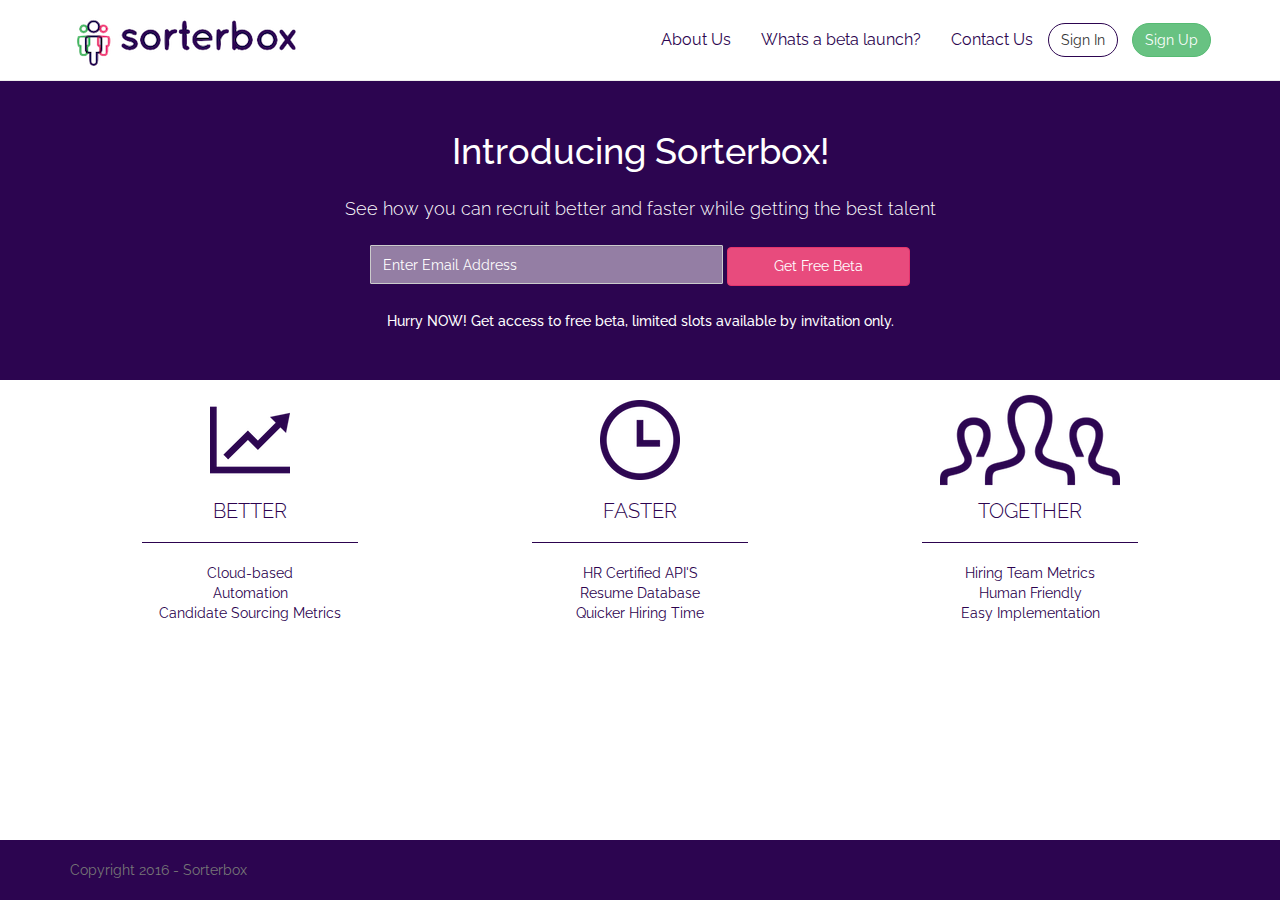
==== index.html @ 06818f31 "Sorterbox landing page creation." ====
<!DOCTYPE html>
<html lang="en">
  <head>
    <meta charset="utf-8">
    <meta http-equiv="X-UA-Compatible" content="IE=edge">
    <meta name="viewport" content="width=device-width, initial-scale=1">
    <!-- The above 3 meta tags *must* come first in the head; any other head content must come *after* these tags -->
    <meta name="description" content="">
    <meta name="author" content="">
    <link rel="icon" href="favicon.ico">

    <title>Sorterbox</title>

    <!-- Bootstrap core CSS -->
    <link href="assets/css/bootstrap.css" rel="stylesheet">

    <!-- IE10 viewport hack for Surface/desktop Windows 8 bug -->
    <link href="assets/css/ie10-viewport-bug-workaround.css" rel="stylesheet">

    <!-- Custom styles for this template -->
    <link href="assets/css/custom.css" rel="stylesheet">
    <link href='https://fonts.googleapis.com/css?family=Raleway:400,100,200,300,500,600,700,800,900|Roboto:400,100,300,500,700,900' rel='stylesheet' type='text/css'>
    <!-- Just for debugging purposes. Don't actually copy these 2 lines! -->
    <!--[if lt IE 9]><script src="../../assets/js/ie8-responsive-file-warning.js"></script><![endif]-->
    <!--<script src="../../assets/js/ie-emulation-modes-warning.js"></script>-->
    <style type="text/css">
      input::-webkit-input-placeholder {
        color: #fff !important;
        }
         
        input:-moz-placeholder { /* Firefox 18- */
        color: #fff !important;  
        }
         
        input::-moz-placeholder {  /* Firefox 19+ */
        color: #fff !important;  
        }
         
        input:-ms-input-placeholder {  
        color: #fff !important;  
        }
    </style>

    <!-- HTML5 shim and Respond.js for IE8 support of HTML5 elements and media queries -->
    <!--[if lt IE 9]>
      <script src="https://oss.maxcdn.com/html5shiv/3.7.2/html5shiv.min.js"></script>
      <script src="https://oss.maxcdn.com/respond/1.4.2/respond.min.js"></script>
    <![endif]-->
  </head>

  <body>

    <!-- Fixed navbar -->
      <nav class="navigation-top navbar navbar-default navbar-fixed-top">
        <div class="container">
          <div class="navbar-header">
            <button type="button" class="navbar-toggle collapsed" data-toggle="collapse" data-target="#navbar" aria-expanded="false" aria-controls="navbar">
              <span class="sr-only">Toggle navigation</span>
              <span class="icon-bar"></span>
              <span class="icon-bar"></span>
              <span class="icon-bar"></span>
            </button>
            <a class="navbar-brand" href="#"><img src="assets/img/logo.png" style="margin-top:-1em;"></a>
          </div>
          <div id="navbar" class="collapse navbar-collapse">
            <ul class="nav navbar-nav navbar-right">
              <li><a href="#">About Us</a></li>
              <li><a href="#about">Whats a beta launch?</a></li>
              <li><a href="#contact">Contact Us</a></li>
              <li><button class="btn btn-custom navbar-btn">Sign In</button></li>
              <li><button class="btn btn-success navbar-btn">Sign Up</button></li>
            </ul>
          </div><!--/.nav-collapse -->
        </div>
      </nav>
      <div class="container-fluid banner ">
      <div class="row">
        <div class="col-md-offset-3 col-md-6 text-center">
          <h1 class="h1-banner">Introducing Sorterbox!</h1>
          <h4 class="h4-banner">See how you can recruit better and faster while getting the best talent</h4>
          <form class="form">
            <div class="form-group" style="width:100%;">
              <input class="form-control" style="display:inline-block; width:58%; margin-left:5%;"placeholder="Enter Email Address" type="text">
              <button class="btn btn-danger"style="display:inline-block; width:30%; margin-right:5%;">Get Free Beta</button>
            </div>
          </form>
          <h5 class="h5-banner">Hurry NOW! Get access to free beta, limited slots available by invitation only.</h5>
        </div>
      </div>
    </div>

    <!-- Begin page content -->
    <div class="container" style="padding-top:0;">
      <div class="row">
        <div class="col-md-4 text-center">
          <div style="background-image:url('assets/img/line-chart.png'); background-repeat:no-repeat; width:100%; height:120px; background-position: center center;"></div>
          <h3 class="icon-header">BETTER</h3>
          <hr class="icon-hr">
          <ul class="icon-nav">
            <li>Cloud-based</li>
            <li>Automation</li>
            <li>Candidate Sourcing Metrics</li>
          </ul>
        </div>
        <div class="col-md-4 text-center">
          <div style="background-image:url('assets/img/clock.png'); background-repeat:no-repeat; width:100%; height:120px; background-position: center center;"></div>
          <h3 class="icon-header">FASTER</h3>
          <hr class="icon-hr">
          <ul class="icon-nav">
            <li>HR Certified API'S</li>
            <li>Resume Database</li>
            <li>Quicker Hiring Time</li>
          </ul>
        </div>
        <div class="col-md-4 text-center">
          <div style="background-image:url('assets/img/people.png'); background-repeat:no-repeat; width:100%; height:120px; background-position: center center;"></div>
          <h3 class="icon-header">TOGETHER</h3>
          <hr class="icon-hr">
          <ul class="icon-nav">
            <li>Hiring Team Metrics</li>
            <li>Human Friendly</li>
            <li>Easy Implementation</li>
          </ul>
        </div>
      </div>
    </div>

    <footer class="footer">
      <div class="container">
        <p class="text-muted">Copyright 2016 - Sorterbox</p>
      </div>
    </footer>


    <!-- Bootstrap core JavaScript
    ================================================== -->
    <!-- Placed at the end of the document so the pages load faster -->
    <script src="https://ajax.googleapis.com/ajax/libs/jquery/1.11.3/jquery.min.js"></script>
    <script>window.jQuery || document.write('<script src="assets/js/vendor/jquery.min.js"><\/script>')</script>
    <script src="assets/js/bootstrap.min.js"></script>
    <!-- IE10 viewport hack for Surface/desktop Windows 8 bug -->
    <script src="../../assets/js/ie10-viewport-bug-workaround.js"></script>
  </body>
</html>
---- assets/css/ie10-viewport-bug-workaround.css ----
/*!
 * IE10 viewport hack for Surface/desktop Windows 8 bug
 * Copyright 2014-2015 Twitter, Inc.
 * Licensed under MIT (https://github.com/twbs/bootstrap/blob/master/LICENSE)
 */

/*
 * See the Getting Started docs for more information:
 * http://getbootstrap.com/getting-started/#support-ie10-width
 */
@-webkit-viewport { width: device-width; }
@-moz-viewport    { width: device-width; }
@-ms-viewport     { width: device-width; }
@-o-viewport      { width: device-width; }
@viewport         { width: device-width; }
---- assets/css/custom.css ----
/* Sticky footer styles
-------------------------------------------------- */
html {
  position: relative;
  min-height: 100%;
}
body {
  /* Margin bottom by footer height */
  margin-bottom: 60px;
  font-family: 'Raleway', sans-serif;
}
.footer {
  position: absolute;
  bottom: 0;
  width: 100%;
  /* Set the fixed height of the footer here */
  height: 60px;
  background-color: #2C0550;
  color: #fff;
}


/* Custom page CSS
-------------------------------------------------- */
/* Not required for template or sticky footer method. */

body > .container {
  padding: 60px 15px 0;
  /*font-family: font-family: 'Roboto', sans-serif;*/
}
.container .text-muted {
  margin: 20px 0;
}

.footer > .container {
  padding-right: 15px;
  padding-left: 15px;
}

code {
  font-size: 80%;
}

.h4-banner{
  font-weight: 300;
  margin-top: 1.5em;
  margin-bottom: 1.5em;
}
.navbar-nav > li > .btn{
  border-radius: 180px;
  margin-right: 1em;
}
.navbar-nav > li > .btn-custom{
  background-color: #fff;
  border-color: #2C0550;
}
.navbar-default .navbar-nav > li > a{
  font-size: 16px;
}
.navbar-default .navbar-toggle{
  border-color: transparent;
}
.navbar-default .navbar-toggle:hover, .navbar-default .navbar-toggle:active, .navbar-default .navbar-toggle:focus{
  background-color: transparent;
}
.navbar-default .navbar-toggle .icon-bar{
  border-color: #2C034F;
}
.banner{
  background-color:#2C0550; height:380px;
  padding-top:8em;color:#fff;
}
.banner .form-control{
  background-color: #947EA4;
  height: 39px;
  border-radius: 1px;
}
.banner .btn{
  height: 39px;
}
.h5-banner{
  margin-top: 2em;
}
.icon-nav{
  list-style: none;
  padding-left: 0;
  color: #2C034F;
}
.icon-nav li{
  color: #2C034F;
}
h3.icon-header{
  color: #2C034F;
  font-weight: 300;
  margin-top: 0;
  font-size: 20px;
}
.icon-hr{
  color: #2C034F;
  width: 60%;
  border-color: #2C034F;
}
@media (max-width: 992px){
  .navbar-brand img{
    max-width: 180px;
  }
    .navbar-header {
        float: none;
    }
    .navbar-nav > li > a{
      padding-top: 10px;
      padding-bottom: 10px;
    }
    .navbar-nav > li > .navbar-btn{
      margin-top: 0;
      margin-left: 1em;
    }
    .navbar-left,.navbar-right {
        float: none !important;
    }
    .navbar-toggle {
        display: block;
    }
    .navbar-collapse {
        border-top: 1px solid transparent;
        box-shadow: inset 0 1px 0 rgba(255,255,255,0.1);
    }
    .navbar-fixed-top {
    top: 0;
    border-width: 0 0 1px;
  }
    .navbar-collapse.collapse {
        display: none!important;
    }
    .navbar-nav {
        float: none!important;
    margin-top: 7.5px;
  }
  .navbar-nav>li {
        float: none;
    }
     .collapse.in{
      display:block !important;
  }
}
@media (max-width: 768px){
  .navbar-nav > li > .btn{
  margin-right: 0;
  margin-left: 1em;
  margin-top: 0;
  margin-bottom: 1em;
}
  .banner{
    padding-top: 6em;
  }
  .h1-banner{
    font-size: 30px;
  }
}
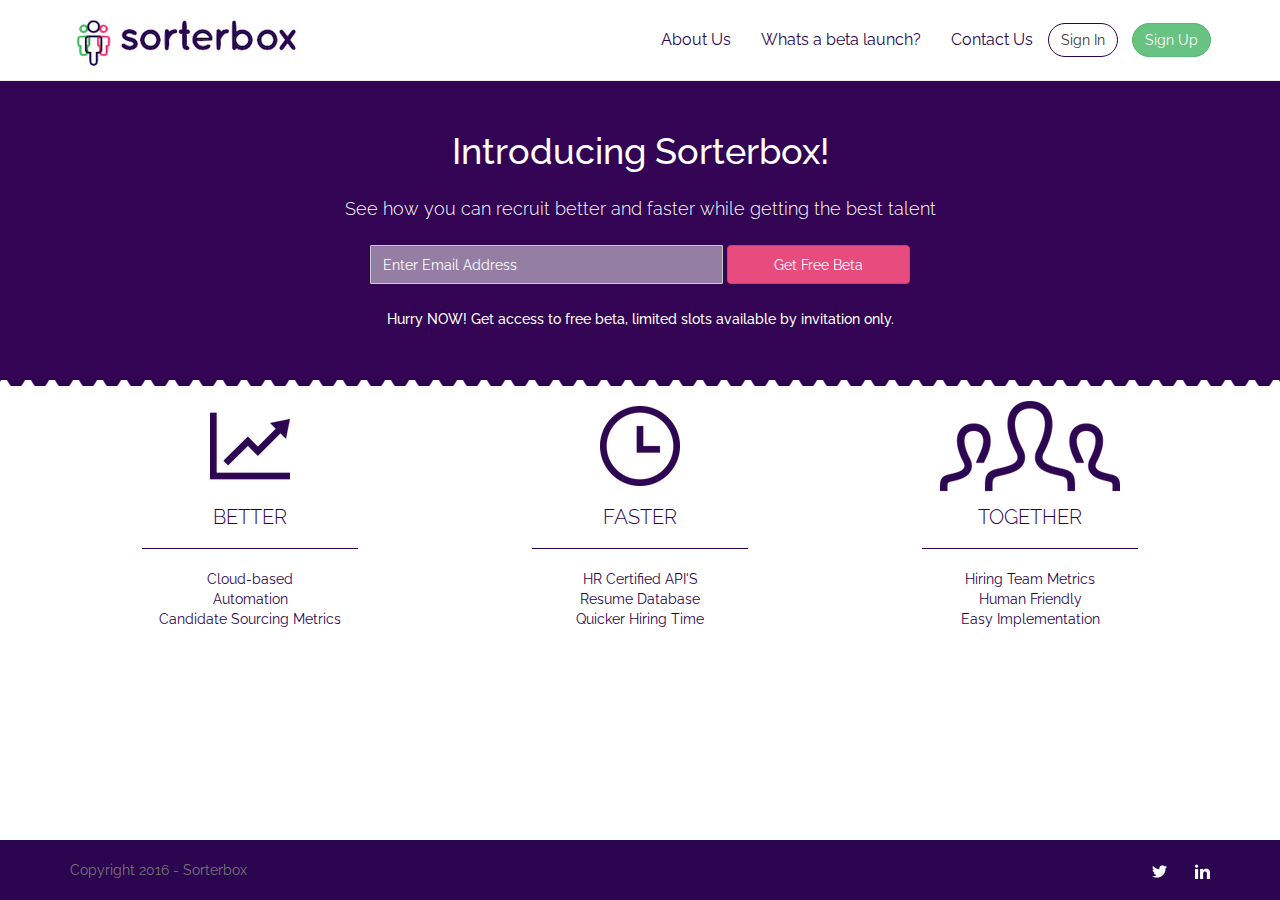
==== commit 8d665d17: "Update to banner, also added social media icons." ====
--- a/index.html
+++ b/index.html
@@ -80,14 +80,15 @@
           <h4 class="h4-banner">See how you can recruit better and faster while getting the best talent</h4>
           <form class="form">
             <div class="form-group" style="width:100%;">
-              <input class="form-control" style="display:inline-block; width:58%; margin-left:5%;"placeholder="Enter Email Address" type="text">
-              <button class="btn btn-danger"style="display:inline-block; width:30%; margin-right:5%;">Get Free Beta</button>
+              <input class="form-control"placeholder="Enter Email Address" type="text">
+              <button class="btn btn-danger">Get Free Beta</button>
             </div>
           </form>
           <h5 class="h5-banner">Hurry NOW! Get access to free beta, limited slots available by invitation only.</h5>
         </div>
       </div>
     </div>
+    <div style="background-image:url('assets/img/curve.png');width:100%; height:6px; background-position: center center;"></div>
 
     <!-- Begin page content -->
     <div class="container" style="padding-top:0;">
@@ -127,7 +128,7 @@
 
     <footer class="footer">
       <div class="container">
-        <p class="text-muted">Copyright 2016 - Sorterbox</p>
+        <p class="text-muted">Copyright 2016 - Sorterbox <span class="pull-right" style="margin-left:2em;"><a href="#"><img src="assets/img/linkedin.png"></a></span><span class="pull-right"><a href="#" ><img src="assets/img/twitter.png"></a></span></p>
       </div>
     </footer>
 
--- a/assets/css/custom.css
+++ b/assets/css/custom.css
@@ -67,7 +67,7 @@
   border-color: #2C034F;
 }
 .banner{
-  background-color:#2C0550; height:380px;
+  background-color:#320453; height:380px;
   padding-top:8em;color:#fff;
 }
 .banner .form-control{
@@ -143,6 +143,12 @@
       display:block !important;
   }
 }
+.banner .form-control{
+  display:inline-block; width:58%; margin-left:5%;vertical-align: top;
+}
+.banner .btn-danger{
+  display:inline-block; width:30%; margin-right:5%;vertical-align: top;
+}
 @media (max-width: 768px){
   .navbar-nav > li > .btn{
   margin-right: 0;
@@ -157,3 +163,11 @@
     font-size: 30px;
   }
 }
+@media (max-width: 480px){
+  .banner .form-control{
+  display:inline-block; width:48%; margin-left:5%;
+}
+.banner .btn-danger{
+  display:inline-block; width:40%; margin-right:5%;
+}
+}
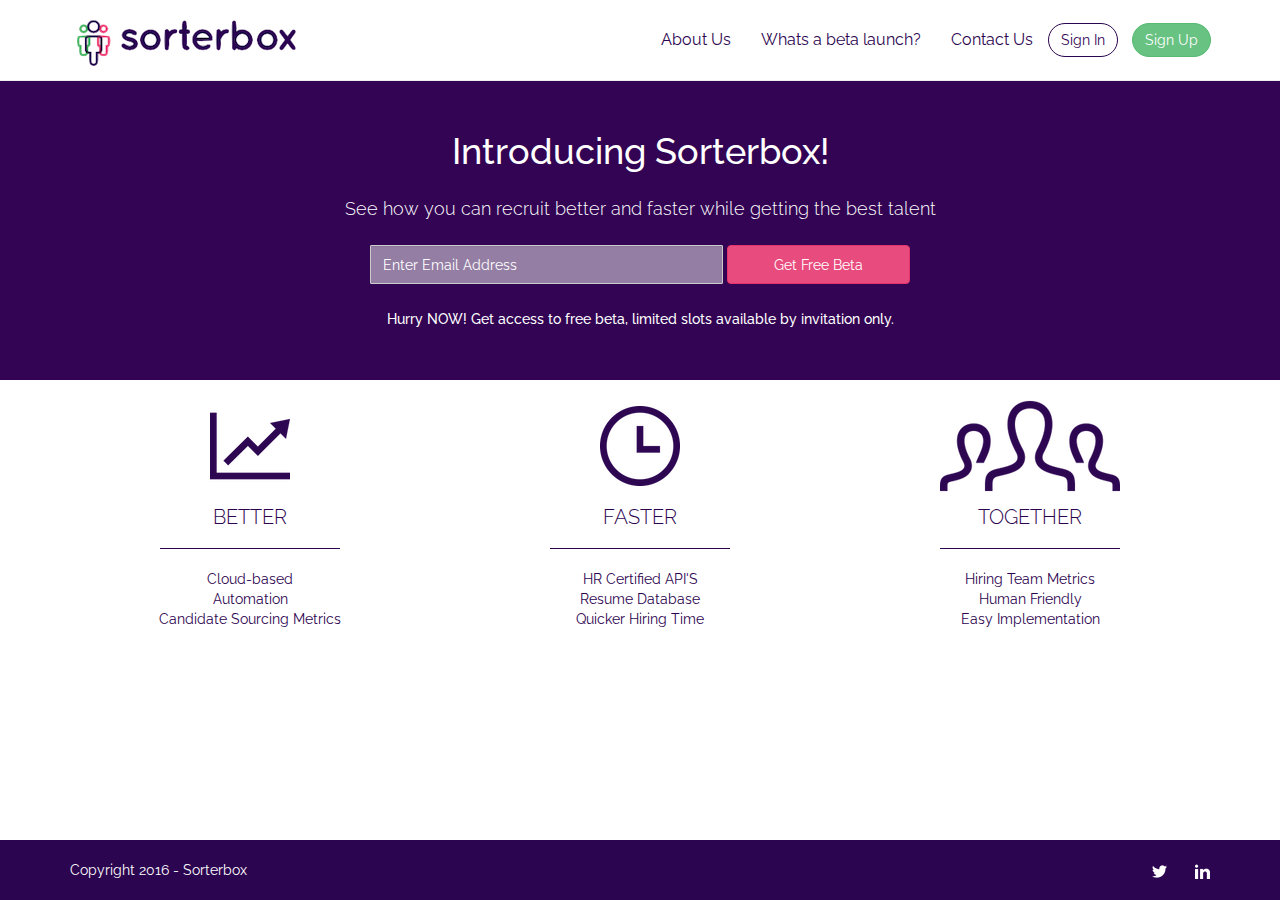
==== commit 63656aed: "Sign up template creation. Other templates update." ====
--- a/index.html
+++ b/index.html
@@ -64,11 +64,11 @@
           </div>
           <div id="navbar" class="collapse navbar-collapse">
             <ul class="nav navbar-nav navbar-right">
-              <li><a href="#">About Us</a></li>
-              <li><a href="#about">Whats a beta launch?</a></li>
-              <li><a href="#contact">Contact Us</a></li>
-              <li><button class="btn btn-custom navbar-btn">Sign In</button></li>
-              <li><button class="btn btn-success navbar-btn">Sign Up</button></li>
+              <li><a href="about-us.html">About Us</a></li>
+              <li><a href="product.html">Whats a beta launch?</a></li>
+              <li><a href="#contact" data-toggle="modal" data-target=".bs-example-modal-sm">Contact Us</a></li>
+              <li><p class=" navbar-btn"><a href="sign-in.html"class="btn btn-custom">Sign In</a></p></li>
+              <li><p class=" navbar-btn"><a href="sign-up.html"class="btn btn-success">Sign Up</a></p></li>
             </ul>
           </div><!--/.nav-collapse -->
         </div>
@@ -94,7 +94,7 @@
     <div class="container" style="padding-top:0;">
       <div class="row">
         <div class="col-md-4 text-center">
-          <div style="background-image:url('assets/img/line-chart.png'); background-repeat:no-repeat; width:100%; height:120px; background-position: center center;"></div>
+          <div class="img-respnse icons"style="background-image:url('assets/img/line-chart.png'); background-repeat:no-repeat; width:100%; height:120px; background-position: center center;"></div>
           <h3 class="icon-header">BETTER</h3>
           <hr class="icon-hr">
           <ul class="icon-nav">
@@ -104,7 +104,7 @@
           </ul>
         </div>
         <div class="col-md-4 text-center">
-          <div style="background-image:url('assets/img/clock.png'); background-repeat:no-repeat; width:100%; height:120px; background-position: center center;"></div>
+          <div class="img-respnse icons"style="background-image:url('assets/img/clock.png'); background-repeat:no-repeat; width:100%; height:120px; background-position: center center;"></div>
           <h3 class="icon-header">FASTER</h3>
           <hr class="icon-hr">
           <ul class="icon-nav">
@@ -114,7 +114,7 @@
           </ul>
         </div>
         <div class="col-md-4 text-center">
-          <div style="background-image:url('assets/img/people.png'); background-repeat:no-repeat; width:100%; height:120px; background-position: center center;"></div>
+          <div class="img-respnse icons"style="background-image:url('assets/img/people.png'); background-repeat:no-repeat; width:100%; height:120px; background-position: center center;"></div>
           <h3 class="icon-header">TOGETHER</h3>
           <hr class="icon-hr">
           <ul class="icon-nav">
@@ -126,9 +126,24 @@
       </div>
     </div>
 
+    <div class="modal fade bs-example-modal-sm" tabindex="-1" role="dialog" aria-labelledby="mySmallModalLabel">
+      <div class="modal-dialog modal-sm">
+        <div class="modal-content">
+          <div class="modal-header">
+             <button type="button" class="close" data-dismiss="modal" aria-label="Close"><span aria-hidden="true">&times;</span></button>
+            <h3>Contact Us</h3>
+          </div>
+          <div class="modal-body">
+            <h4>Reach us via our Calendly account below:</h4>
+            <p><i class="glyphicon glyphicon-globe"></i><a href="https://calendly.com/sorterbox"> https://calendly.com/sorterbox</a></p>
+            <p><i class="glyphicon glyphicon-globe"></i><a href="http://blog.calendly.com/embed-calendly/"> http://blog.calendly.com/embed-calendly/</a></p>
+          </div>
+        </div>
+      </div>
+    </div>
     <footer class="footer">
       <div class="container">
-        <p class="text-muted">Copyright 2016 - Sorterbox <span class="pull-right" style="margin-left:2em;"><a href="#"><img src="assets/img/linkedin.png"></a></span><span class="pull-right"><a href="#" ><img src="assets/img/twitter.png"></a></span></p>
+        <p class="text-muted">Copyright 2016 - Sorterbox <span class="pull-right" style="margin-left:2em;"><a href="https://www.linkedin.com/company/10380390?trk=tyah&trkInfo=clickedVertical%3Acompany%2CclickedEntityId%3A10380390%2Cidx%3A1-1-1%2CtarId%3A1460452544739%2Ctas%3Asorterbox"><img src="assets/img/linkedin.png"></a></span><span class="pull-right"><a href="https://twitter.com/sorterbox" ><img src="assets/img/twitter.png"></a></span></p>
       </div>
     </footer>
 
@@ -141,5 +156,14 @@
     <script src="assets/js/bootstrap.min.js"></script>
     <!-- IE10 viewport hack for Surface/desktop Windows 8 bug -->
     <script src="../../assets/js/ie10-viewport-bug-workaround.js"></script>
+    <script type="text/javascript">
+       $(function() {
+        $('.h1-banner').addClass('rubberBand');
+        $(".icons").hover(function () {
+        $(this).toggleClass("rotateIn");
+     });
+    });
+     
+    </script>
   </body>
 </html>
--- a/assets/css/custom.css
+++ b/assets/css/custom.css
@@ -19,11 +19,13 @@
   color: #fff;
 }
 
-
+.footer p.text-muted{
+  color: #fff;
+}
 /* Custom page CSS
 -------------------------------------------------- */
 /* Not required for template or sticky footer method. */
-
+/* Index and Navbar  Styling*/
 body > .container {
   padding: 60px 15px 0;
   /*font-family: font-family: 'Roboto', sans-serif;*/
@@ -46,16 +48,24 @@
   margin-top: 1.5em;
   margin-bottom: 1.5em;
 }
-.navbar-nav > li > .btn{
+.navbar-nav > li > .navbar-btn{
   border-radius: 180px;
   margin-right: 1em;
 }
-.navbar-nav > li > .btn-custom{
+.navbar-nav > li > .navbar-btn .btn-custom, .btn-custom{
+    border-radius: 180px;
   background-color: #fff;
   border-color: #2C0550;
+  color: #320453;
+}
+.btn-success{
+    border-radius: 180px;
 }
 .navbar-default .navbar-nav > li > a{
   font-size: 16px;
+}
+.navbar-default .navbar-nav > li > a:active, .navbar-default .navbar-nav > li > a:focus{
+  outline: none;
 }
 .navbar-default .navbar-toggle{
   border-color: transparent;
@@ -97,9 +107,89 @@
 }
 .icon-hr{
   color: #2C034F;
-  width: 60%;
+  width: 50%;
   border-color: #2C034F;
 }
+
+.banner .form-control{
+  display:inline-block; width:58%; margin-left:5%;vertical-align: top;
+}
+.banner .btn-danger{
+  display:inline-block; width:30%; margin-right:5%;vertical-align: top;
+}
+
+/* Sign In */
+.form-sign-in .form-control{
+  height: 44px;
+  margin-top: 1em;
+  margin-bottom: 2em;
+}
+.form-sign-in{
+  padding-left: 2em;
+  padding-right: 2em;
+}
+.panel-sign-in{
+  padding-bottom: 2em;
+  border-radius: 20px;
+  box-shadow: 1px 2px 3px rgba(0,0,0,.3);
+}
+form.form-sign-in div.checkbox{
+  margin-top: 2em;
+}
+
+/* Sign Up */
+.sign-up-header{
+  color: #E84B7D;
+  font-weight: 300;
+}
+h5.small-header{
+  font-weight: 300;
+}
+form.sign-up-form div.radio{
+  margin-bottom: 1em;
+}
+form.sign-up-form .form-control{
+  height: 44px;
+}
+.form-control{
+border-radius: 0;
+}
+.input-group-addon{
+  background-color: #fff;
+  color: #320453;
+}
+.panel-sign-in a{color: #320453;text-decoration: underline;margin-top: 2em;}
+
+
+/* Contact Us Lightbox */
+.modal-header{
+  background-color: #E84B7D;
+}
+.modal-content{
+  background-color: ;
+  color: #fff;
+  margin-top: 10em;
+  border: 7px solid #f5f5f5;
+}
+.modal-body{
+  color: #320453
+}
+.modal-body a{
+  color: #320453;
+  border-bottom: 1px dashed #320453;
+}
+.modal-body h3, .modal-body h4{
+}
+.modal-body h4{
+  margin-bottom: 1em;
+  color: #320453;
+}
+.modal-body a:hover{
+  text-decoration: none;
+}
+
+
+/* Mobile Queries */
 @media (max-width: 992px){
   .navbar-brand img{
     max-width: 180px;
@@ -143,12 +233,7 @@
       display:block !important;
   }
 }
-.banner .form-control{
-  display:inline-block; width:58%; margin-left:5%;vertical-align: top;
-}
-.banner .btn-danger{
-  display:inline-block; width:30%; margin-right:5%;vertical-align: top;
-}
+
 @media (max-width: 768px){
   .navbar-nav > li > .btn{
   margin-right: 0;
@@ -163,6 +248,7 @@
     font-size: 30px;
   }
 }
+
 @media (max-width: 480px){
   .banner .form-control{
   display:inline-block; width:48%; margin-left:5%;
@@ -171,3 +257,99 @@
   display:inline-block; width:40%; margin-right:5%;
 }
 }
+
+/* Animation */
+ .rubberBand {
+  -webkit-animation-name: rubberBand;
+  animation-name: rubberBand;
+  -webkit-animation-duration: 1s;
+  animation-duration: 1s;
+  -webkit-animation-fill-mode: both;
+  animation-fill-mode: both;
+  }
+  @-webkit-keyframes rubberBand {
+  0% {
+  -webkit-transform: scale3d(1, 1, 1);
+  transform: scale3d(1, 1, 1);
+  }
+  30% {
+  -webkit-transform: scale3d(1.25, 0.75, 1);
+  transform: scale3d(1.25, 0.75, 1);
+  }
+  40% {
+  -webkit-transform: scale3d(0.75, 1.25, 1);
+  transform: scale3d(0.75, 1.25, 1);
+  }
+  50% {
+  -webkit-transform: scale3d(1.15, 0.85, 1);
+  transform: scale3d(1.15, 0.85, 1);
+  }
+  65% {
+  -webkit-transform: scale3d(.95, 1.05, 1);
+  transform: scale3d(.95, 1.05, 1);
+  }
+  75% {
+  -webkit-transform: scale3d(1.05, .95, 1);
+  transform: scale3d(1.05, .95, 1);
+  }
+  100% {
+  -webkit-transform: scale3d(1, 1, 1);
+  transform: scale3d(1, 1, 1);
+  }
+  }
+  @keyframes rubberBand {
+  0% {
+  -webkit-transform: scale3d(1, 1, 1);
+  transform: scale3d(1, 1, 1);
+  }
+  30% {
+  -webkit-transform: scale3d(1.25, 0.75, 1);
+  transform: scale3d(1.25, 0.75, 1);
+  }
+  40% {
+  -webkit-transform: scale3d(0.75, 1.25, 1);
+  transform: scale3d(0.75, 1.25, 1);
+  }
+  50% {
+  -webkit-transform: scale3d(1.15, 0.85, 1);
+  transform: scale3d(1.15, 0.85, 1);
+  }
+  65% {
+  -webkit-transform: scale3d(.95, 1.05, 1);
+  transform: scale3d(.95, 1.05, 1);
+  }
+  75% {
+  -webkit-transform: scale3d(1.05, .95, 1);
+  transform: scale3d(1.05, .95, 1);
+  }
+  100% {
+  -webkit-transform: scale3d(1, 1, 1);
+  transform: scale3d(1, 1, 1);
+  }
+  } 
+
+
+  .rotateIn {
+  -webkit-animation-name: rotateIn;
+  animation-name: rotateIn;
+  -webkit-animation-duration: 1s;
+  animation-duration: 1s;
+  -webkit-animation-fill-mode: both;
+  animation-fill-mode: both;
+  }
+  @-webkit-keyframes rotateIn {
+  0% {
+  -webkit-transform-origin: center;
+  transform-origin: center;
+  -webkit-transform: rotate3d(0, 0, 1, -200deg);
+  transform: rotate3d(0, 0, 1, -200deg);
+  opacity: 0;
+  }
+  100% {
+  -webkit-transform-origin: center;
+  transform-origin: center;
+  -webkit-transform: none;
+  transform: none;
+  opacity: 1;
+  }
+  }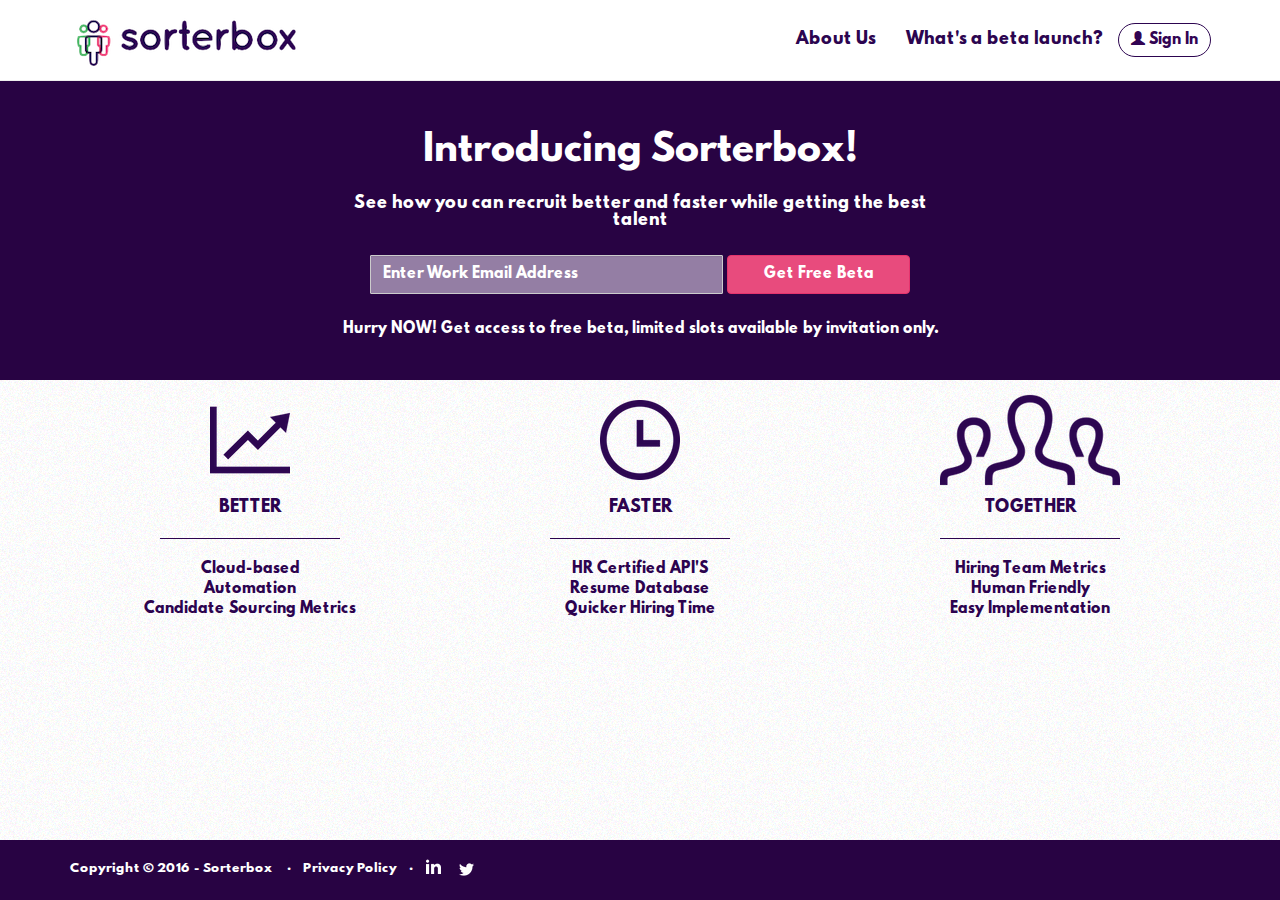
==== commit a49612cf: "Updates to inner pages diagonal designs and inprint integration. Update to fonts and other aesthetic" ====
--- a/index.html
+++ b/index.html
@@ -48,7 +48,7 @@
     <![endif]-->
   </head>
 
-  <body>
+  <body style="background-color:RGBA(255, 255, 255, .9);background-image:url('assets/img/noise.png');width:100%; height:30px;">
 
     <!-- Fixed navbar -->
       <nav class="navigation-top navbar navbar-default navbar-fixed-top">
@@ -65,10 +65,9 @@
           <div id="navbar" class="collapse navbar-collapse">
             <ul class="nav navbar-nav navbar-right">
               <li><a href="about-us.html">About Us</a></li>
-              <li><a href="product.html">Whats a beta launch?</a></li>
-              <li><a href="#contact" data-toggle="modal" data-target=".bs-example-modal-sm">Contact Us</a></li>
-              <li><p class=" navbar-btn"><a href="sign-in.html"class="btn btn-custom">Sign In</a></p></li>
-              <li><p class=" navbar-btn"><a href="sign-up.html"class="btn btn-success">Sign Up</a></p></li>
+              <li><a href="product.html">What's a beta launch?</a></li>
+              <li><p class=" navbar-btn"><a href="sign-in.html"class="btn btn-custom"><i class="glyphicon glyphicon-user"></i>
+                Sign In</a></p></li>
             </ul>
           </div><!--/.nav-collapse -->
         </div>
@@ -80,7 +79,7 @@
           <h4 class="h4-banner">See how you can recruit better and faster while getting the best talent</h4>
           <form class="form">
             <div class="form-group" style="width:100%;">
-              <input class="form-control"placeholder="Enter Email Address" type="text">
+              <input class="form-control"placeholder="Enter Work Email Address" type="text">
               <button class="btn btn-danger">Get Free Beta</button>
             </div>
           </form>
@@ -88,14 +87,13 @@
         </div>
       </div>
     </div>
-    <div style="background-image:url('assets/img/curve.png');width:100%; height:6px; background-position: center center;"></div>
 
     <!-- Begin page content -->
     <div class="container" style="padding-top:0;">
       <div class="row">
         <div class="col-md-4 text-center">
           <div class="img-respnse icons"style="background-image:url('assets/img/line-chart.png'); background-repeat:no-repeat; width:100%; height:120px; background-position: center center;"></div>
-          <h3 class="icon-header">BETTER</h3>
+          <h4 class="icon-header">BETTER</h4>
           <hr class="icon-hr">
           <ul class="icon-nav">
             <li>Cloud-based</li>
@@ -105,7 +103,7 @@
         </div>
         <div class="col-md-4 text-center">
           <div class="img-respnse icons"style="background-image:url('assets/img/clock.png'); background-repeat:no-repeat; width:100%; height:120px; background-position: center center;"></div>
-          <h3 class="icon-header">FASTER</h3>
+          <h4 class="icon-header">FASTER</h4>
           <hr class="icon-hr">
           <ul class="icon-nav">
             <li>HR Certified API'S</li>
@@ -115,7 +113,7 @@
         </div>
         <div class="col-md-4 text-center">
           <div class="img-respnse icons"style="background-image:url('assets/img/people.png'); background-repeat:no-repeat; width:100%; height:120px; background-position: center center;"></div>
-          <h3 class="icon-header">TOGETHER</h3>
+          <h4 class="icon-header">TOGETHER</h4>
           <hr class="icon-hr">
           <ul class="icon-nav">
             <li>Hiring Team Metrics</li>
@@ -126,24 +124,10 @@
       </div>
     </div>
 
-    <div class="modal fade bs-example-modal-sm" tabindex="-1" role="dialog" aria-labelledby="mySmallModalLabel">
-      <div class="modal-dialog modal-sm">
-        <div class="modal-content">
-          <div class="modal-header">
-             <button type="button" class="close" data-dismiss="modal" aria-label="Close"><span aria-hidden="true">&times;</span></button>
-            <h3>Contact Us</h3>
-          </div>
-          <div class="modal-body">
-            <h4>Reach us via our Calendly account below:</h4>
-            <p><i class="glyphicon glyphicon-globe"></i><a href="https://calendly.com/sorterbox"> https://calendly.com/sorterbox</a></p>
-            <p><i class="glyphicon glyphicon-globe"></i><a href="http://blog.calendly.com/embed-calendly/"> http://blog.calendly.com/embed-calendly/</a></p>
-          </div>
-        </div>
-      </div>
-    </div>
+   
     <footer class="footer">
       <div class="container">
-        <p class="text-muted">Copyright 2016 - Sorterbox <span class="pull-right" style="margin-left:2em;"><a href="https://www.linkedin.com/company/10380390?trk=tyah&trkInfo=clickedVertical%3Acompany%2CclickedEntityId%3A10380390%2Cidx%3A1-1-1%2CtarId%3A1460452544739%2Ctas%3Asorterbox"><img src="assets/img/linkedin.png"></a></span><span class="pull-right"><a href="https://twitter.com/sorterbox" ><img src="assets/img/twitter.png"></a></span></p>
+        <p class="text-muted">Copyright © 2016 - Sorterbox <span class="footer-text">&middot;</span><span><a href="#" class="footer-text">Privacy Policy</a></span><span class="footer-text">&middot;</span><span class="" style="margin-left:1.1em; margin-right:1.5em;"><a href="https://www.linkedin.com/company/10380390?trk=tyah&trkInfo=clickedVertical%3Acompany%2CclickedEntityId%3A10380390%2Cidx%3A1-1-1%2CtarId%3A1460452544739%2Ctas%3Asorterbox"><img src="assets/img/linkedin.png" style="margin-top:-4px;"></a></span><span><a href="https://twitter.com/sorterbox" ><img src="assets/img/twitter.png" style="margin-top:2px;"></a></span></p>
       </div>
     </footer>
 
@@ -156,14 +140,11 @@
     <script src="assets/js/bootstrap.min.js"></script>
     <!-- IE10 viewport hack for Surface/desktop Windows 8 bug -->
     <script src="../../assets/js/ie10-viewport-bug-workaround.js"></script>
-    <script type="text/javascript">
-       $(function() {
-        $('.h1-banner').addClass('rubberBand');
-        $(".icons").hover(function () {
-        $(this).toggleClass("rotateIn");
-     });
-    });
-     
-    </script>
+    <script src="assets/js/custom.js"></script>
+    <!-- Calendly badge widget begin -->
+<link href="https://calendly.com/assets/external/widget.css" rel="stylesheet">
+<script src="https://calendly.com/assets/external/widget.js" type="text/javascript"></script>
+<!-- Calendly badge widget end -->
+    
   </body>
 </html>
--- a/assets/css/custom.css
+++ b/assets/css/custom.css
@@ -1,3 +1,17 @@
+/* Web Fonts */
+
+@font-face{
+    font-family: 'League Spartan';
+    src: url('../fonts/leaguespartan-bold.eot');
+    src: url('../fonts/leaguespartan-bold.eot?#iefix') format('embedded-opentype'),
+         url('../fonts/leaguespartan-bold.woff2') format('woff2'),
+         url('../fonts/leaguespartan-bold.woff') format('woff'),
+         url('../fonts/leaguespartan-bold.ttf') format('truetype'),
+         url('../fonts/leaguespartan-bold.svg#league_spartanbold') format('svg');
+    font-style: 300;
+
+}
+
 /* Sticky footer styles
 -------------------------------------------------- */
 html {
@@ -7,7 +21,9 @@
 body {
   /* Margin bottom by footer height */
   margin-bottom: 60px;
-  font-family: 'Raleway', sans-serif;
+   font-family: 'League Spartan';
+   -webkit-font-smoothing: antialiased;
+   font-weight: 100;
 }
 .footer {
   position: absolute;
@@ -15,12 +31,13 @@
   width: 100%;
   /* Set the fixed height of the footer here */
   height: 60px;
-  background-color: #2C0550;
+  background-color: #280343;
   color: #fff;
 }
 
 .footer p.text-muted{
   color: #fff;
+  font-size: 12px;
 }
 /* Custom page CSS
 -------------------------------------------------- */
@@ -47,6 +64,7 @@
   font-weight: 300;
   margin-top: 1.5em;
   margin-bottom: 1.5em;
+  font-size: 16px;
 }
 .navbar-nav > li > .navbar-btn{
   border-radius: 180px;
@@ -58,6 +76,10 @@
   border-color: #2C0550;
   color: #320453;
 }
+.navbar-nav > li > .navbar-btn .btn-custom:hover, .navbar-nav > li > .navbar-btn .btn-custom:focus, .navbar-nav > li > .navbar-btn .btn-custom:active{
+  color: #E84B7D;
+  border-color: #E84B7D;
+}
 .btn-success{
     border-radius: 180px;
 }
@@ -77,7 +99,7 @@
   border-color: #2C034F;
 }
 .banner{
-  background-color:#320453; height:380px;
+  background-color:RGBA(40, 3, 67, 1); height:380px;
   padding-top:8em;color:#fff;
 }
 .banner .form-control{
@@ -99,11 +121,11 @@
 .icon-nav li{
   color: #2C034F;
 }
-h3.icon-header{
+h4.icon-header{
   color: #2C034F;
   font-weight: 300;
   margin-top: 0;
-  font-size: 20px;
+  font-size: 16px;
 }
 .icon-hr{
   color: #2C034F;
@@ -117,6 +139,44 @@
 .banner .btn-danger{
   display:inline-block; width:30%; margin-right:5%;vertical-align: top;
 }
+.footer-text{
+  color:#fff; padding-left:1em;
+}
+a.footer-text:hover{
+  color: #f5f5f5;
+}
+
+
+
+/* About Us and Who we are Template*/
+.content-header{
+  color:#2C034F;
+}
+.contents-p{
+  font-size:13px; color:#2C034F;
+}
+.about-top-content{
+  margin-top: -280px;
+}
+.product-top-content{
+  margin-top:-320px;
+}
+.border-traingle{
+  width: 100%;
+  height: 0;
+  border-top: 450px solid #2C034F;
+  border-left: 100vw solid transparent;
+}
+.inner-hr{
+  width:10%;margin-left:0;
+}
+.content-bg{
+  background-color:rgba(245,245,245, .9);background-image:url(../img/bg.png);width:100%; height:20px; background-position:top left; background-repeat:;
+}
+.content-flush{
+  margin-bottom: 2em;
+}
+
 
 /* Sign In */
 .form-sign-in .form-control{
@@ -134,7 +194,9 @@
   box-shadow: 1px 2px 3px rgba(0,0,0,.3);
 }
 form.form-sign-in div.checkbox{
-  margin-top: 2em;
+  padding-top: .5em;
+  padding-bottom: 1em;
+  color: #E84B7D;
 }
 
 /* Sign Up */
@@ -164,6 +226,7 @@
 /* Contact Us Lightbox */
 .modal-header{
   background-color: #E84B7D;
+  color: #fff;
 }
 .modal-content{
   background-color: ;
@@ -231,6 +294,15 @@
     }
      .collapse.in{
       display:block !important;
+  }
+  .border-traingle{
+    border-top: 250px solid #2C034F;
+  }
+  .about-top-content{
+    margin-top: -100px;
+  }
+  .product-top-content{
+    margin-top:-100px;
   }
 }
 
@@ -255,6 +327,9 @@
 }
 .banner .btn-danger{
   display:inline-block; width:40%; margin-right:5%;
+}
+body.content-flush{
+  padding-bottom:55em;
 }
 }
 
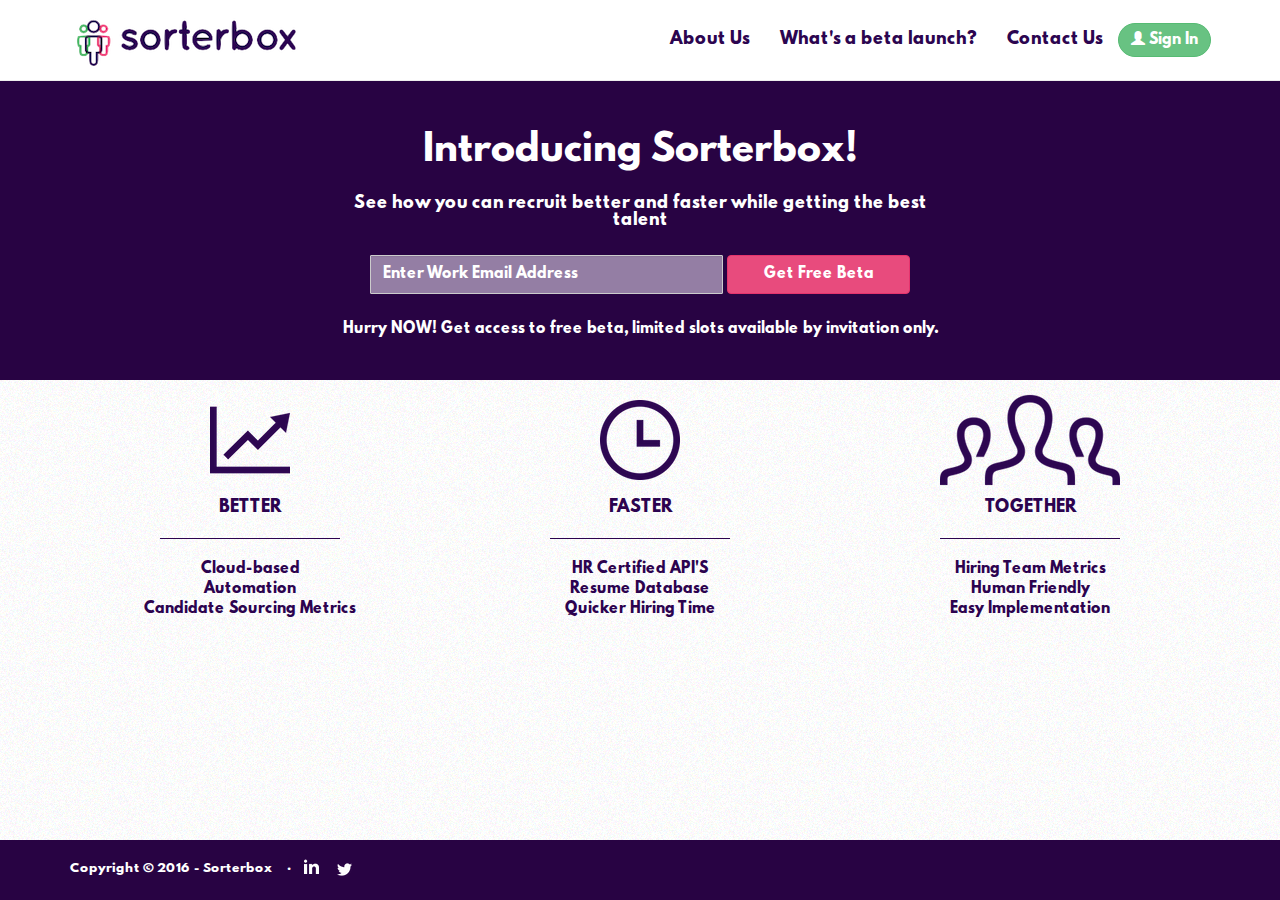
==== commit f87cac41: "Updates" ====
--- a/index.html
+++ b/index.html
@@ -39,6 +39,7 @@
         input:-ms-input-placeholder {  
         color: #fff !important;  
         }
+        .footer{position:;}
     </style>
 
     <!-- HTML5 shim and Respond.js for IE8 support of HTML5 elements and media queries -->
@@ -48,7 +49,7 @@
     <![endif]-->
   </head>
 
-  <body style="background-color:RGBA(255, 255, 255, .9);background-image:url('assets/img/noise.png');width:100%; height:30px;">
+  <body class="index-body">
 
     <!-- Fixed navbar -->
       <nav class="navigation-top navbar navbar-default navbar-fixed-top">
@@ -66,7 +67,8 @@
             <ul class="nav navbar-nav navbar-right">
               <li><a href="about-us.html">About Us</a></li>
               <li><a href="product.html">What's a beta launch?</a></li>
-              <li><p class=" navbar-btn"><a href="sign-in.html"class="btn btn-custom"><i class="glyphicon glyphicon-user"></i>
+              <li><a href="#contact" data-toggle="modal" data-target=".bs-example-modal-sm">Contact Us</a></li>
+              <li><p class=" navbar-btn"><a href="sign-in.html"class="btn btn-success"><i class="glyphicon glyphicon-user"></i>
                 Sign In</a></p></li>
             </ul>
           </div><!--/.nav-collapse -->
@@ -77,8 +79,8 @@
         <div class="col-md-offset-3 col-md-6 text-center">
           <h1 class="h1-banner">Introducing Sorterbox!</h1>
           <h4 class="h4-banner">See how you can recruit better and faster while getting the best talent</h4>
-          <form class="form">
-            <div class="form-group" style="width:100%;">
+          <form class="form form-banner">
+            <div class="form-group">
               <input class="form-control"placeholder="Enter Work Email Address" type="text">
               <button class="btn btn-danger">Get Free Beta</button>
             </div>
@@ -124,10 +126,19 @@
       </div>
     </div>
 
-   
-    <footer class="footer">
+    <div class="modal fade bs-example-modal-sm" tabindex="-1" role="dialog" aria-labelledby="mySmallModalLabel">
+      <div class="modal-dialog modal-sm">
+        <div class="modal-content">
+          
+             <!-- Calendly inline widget begin -->
+              <div class="calendly-inline-widget" data-url="https://calendly.com/sorterbox" style="min-width:320px;height:580px;"></div>
+              <!-- Calendly inline widget end -->
+         </div>
+      </div>
+    </div>
+    <footer class="footer index-footer">
       <div class="container">
-        <p class="text-muted">Copyright © 2016 - Sorterbox <span class="footer-text">&middot;</span><span><a href="#" class="footer-text">Privacy Policy</a></span><span class="footer-text">&middot;</span><span class="" style="margin-left:1.1em; margin-right:1.5em;"><a href="https://www.linkedin.com/company/10380390?trk=tyah&trkInfo=clickedVertical%3Acompany%2CclickedEntityId%3A10380390%2Cidx%3A1-1-1%2CtarId%3A1460452544739%2Ctas%3Asorterbox"><img src="assets/img/linkedin.png" style="margin-top:-4px;"></a></span><span><a href="https://twitter.com/sorterbox" ><img src="assets/img/twitter.png" style="margin-top:2px;"></a></span></p>
+        <p class="text-muted">Copyright © 2016 - Sorterbox <!--<span class="footer-text">&middot;</span><span><a href="#" class="footer-text">Privacy Policy</a></span>--><span class="footer-text">&middot;</span><span class="" style="margin-left:1.1em; margin-right:1.5em;"><a href="https://www.linkedin.com/company/10380390?trk=tyah&trkInfo=clickedVertical%3Acompany%2CclickedEntityId%3A10380390%2Cidx%3A1-1-1%2CtarId%3A1460452544739%2Ctas%3Asorterbox"><img src="assets/img/linkedin.png" style="margin-top:-4px;"></a></span><span><a href="https://twitter.com/sorterbox" ><img src="assets/img/twitter.png" style="margin-top:2px;"></a></span></p>
       </div>
     </footer>
 
--- a/assets/css/custom.css
+++ b/assets/css/custom.css
@@ -98,6 +98,9 @@
 .navbar-default .navbar-toggle .icon-bar{
   border-color: #2C034F;
 }
+.index-body{
+  background-color:RGBA(255, 255, 255, .9);background-image:url(../img/noise.png);width:100%; height:30px;
+}
 .banner{
   background-color:RGBA(40, 3, 67, 1); height:380px;
   padding-top:8em;color:#fff;
@@ -106,6 +109,9 @@
   background-color: #947EA4;
   height: 39px;
   border-radius: 1px;
+}
+.form-banner{
+  width:100%;
 }
 .banner .btn{
   height: 39px;
@@ -153,13 +159,13 @@
   color:#2C034F;
 }
 .contents-p{
-  font-size:13px; color:#2C034F;
+  font-size:15px; color:#2C034F;
 }
 .about-top-content{
-  margin-top: -280px;
+  margin-top: -330px;
 }
 .product-top-content{
-  margin-top:-320px;
+  margin-top:-330px;
 }
 .border-traingle{
   width: 100%;
@@ -224,34 +230,15 @@
 
 
 /* Contact Us Lightbox */
-.modal-header{
-  background-color: #E84B7D;
-  color: #fff;
-}
-.modal-content{
-  background-color: ;
-  color: #fff;
-  margin-top: 10em;
-  border: 7px solid #f5f5f5;
-}
-.modal-body{
-  color: #320453
-}
-.modal-body a{
-  color: #320453;
-  border-bottom: 1px dashed #320453;
-}
-.modal-body h3, .modal-body h4{
-}
-.modal-body h4{
-  margin-bottom: 1em;
-  color: #320453;
-}
-.modal-body a:hover{
-  text-decoration: none;
-}
-
-
+.calendly-inline-widget{
+  display: ;
+}
+
+@media (max-width: 1206px){
+  body.content-flush{
+    padding-bottom: 60em;
+  }
+}
 /* Mobile Queries */
 @media (max-width: 992px){
   .navbar-brand img{
@@ -304,6 +291,9 @@
   .product-top-content{
     margin-top:-100px;
   }
+  .index-footer{
+ position: relative;
+}
 }
 
 @media (max-width: 768px){
@@ -321,15 +311,31 @@
   }
 }
 
+@media (max-width: 640px){
+  .calendly-badge-widget{
+    display: none;
+}
+}
 @media (max-width: 480px){
   .banner .form-control{
-  display:inline-block; width:48%; margin-left:5%;
+  display:block; width:90%; margin-left:5%;
+  margin-bottom: 1em;
 }
 .banner .btn-danger{
-  display:inline-block; width:40%; margin-right:5%;
-}
+  display:block; width:90%; margin-left:5%;
+}
+div.banner{
+  padding-top: 7.5em;
+  height: 430px;
+}
+.h1-banner{
+    font-size: 24px;
+  }
 body.content-flush{
-  padding-bottom:55em;
+  padding-bottom:65em;
+}
+.footer{
+  height: 80px;
 }
 }
 
